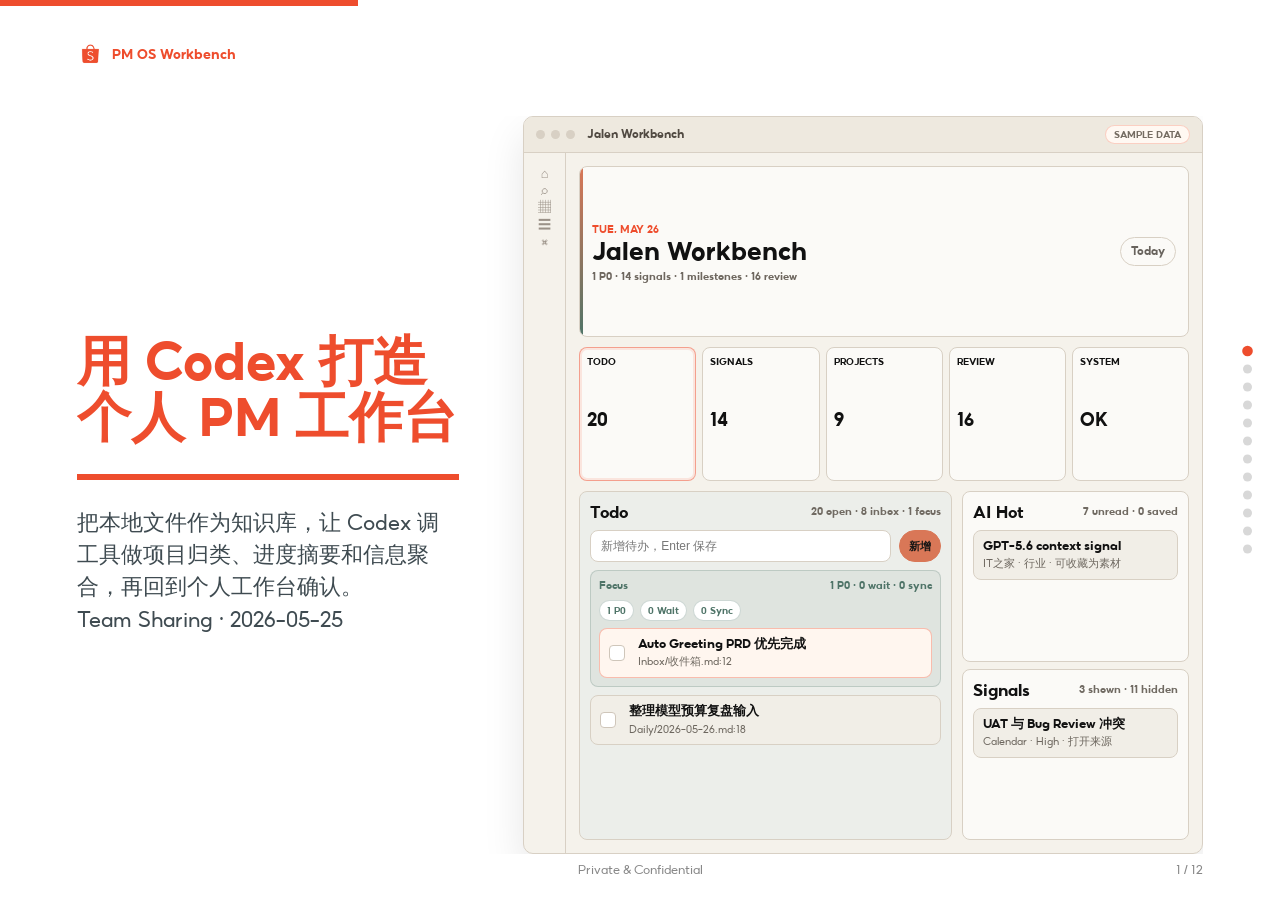
==== pm-os-workbench-product-motion-example.html @ 342e7bbd "Add files via upload Add HTML slide making kit" ====
<!doctype html>
<html lang="zh-CN">
<head>
  <meta charset="utf-8" />
  <meta name="viewport" content="width=device-width, initial-scale=1" />
  <title>PM OS Workbench Team Share · 2026-05-25</title>
  <style>
    @font-face {
      font-family: "ShopeeFont";
      src: url("assets/shopee-design/typography/ShopeeFont/OpenType-TT/ShopeeFont-Regular.ttf") format("truetype");
      font-weight: 400;
      font-style: normal;
      font-display: swap;
    }

    @font-face {
      font-family: "ShopeeFont";
      src: url("assets/shopee-design/typography/ShopeeFont/OpenType-TT/ShopeeFont-Bold.ttf") format("truetype");
      font-weight: 800;
      font-style: normal;
      font-display: swap;
    }

    :root {
      --orange: #ee4d2d;
      --orange-soft: #fff3ef;
      --ink: #111111;
      --muted: #626262;
      --faint: #888888;
      --line: #ded8d0;
      --paper: #ffffff;
      --panel: #fbfaf7;
      --panel-2: #f3f0ea;
      --green: #4f7468;
      --blue: #58798d;
      --purple: #7a6ea8;
      --warn: #b05d44;
      --shadow: 0 18px 42px rgba(22, 18, 12, 0.10);
      --ease: cubic-bezier(0.16, 1, 0.3, 1);
      --font: "ShopeeFont", Arial, "Noto Sans SC", sans-serif;
      font-family: var(--font);
    }

    * {
      box-sizing: border-box;
    }

    html,
    body {
      height: 100%;
      margin: 0;
      overflow: hidden;
      background: var(--paper);
      color: var(--ink);
      font-family: var(--font);
    }

    .deck {
      height: 100vh;
      height: 100dvh;
      overflow: hidden;
      position: relative;
      background: #fff;
    }

    .slide {
      position: absolute;
      inset: 0;
      display: none;
      height: 100vh;
      height: 100dvh;
      overflow: hidden;
      padding: clamp(28px, 4.2vh, 44px) clamp(42px, 6vw, 78px);
      background: var(--paper);
    }

    .slide.visible {
      display: block;
    }

    .slide::before {
      content: "";
      position: absolute;
      top: 0;
      left: 0;
      width: min(360px, 28vw);
      height: 6px;
      background: var(--orange);
    }

    .deck-brand {
      position: absolute;
      top: clamp(28px, 4.8vh, 44px);
      left: clamp(42px, 6vw, 78px);
      display: inline-grid;
      grid-template-columns: 26px auto;
      align-items: center;
      gap: 9px;
      color: var(--orange);
      font-size: clamp(12px, 1.1vw, 15px);
      font-weight: 800;
      z-index: 3;
    }

    .deck-brand::before {
      content: "";
      width: 24px;
      height: 24px;
      border-radius: 5px;
      background: url("assets/shopee-design/logo/shopee-bag-mark.png") center / contain no-repeat;
    }

    .slide-content {
      position: relative;
      z-index: 1;
      display: grid;
      gap: clamp(18px, 2.4vh, 26px);
      height: calc(100vh - clamp(138px, 18vh, 168px));
      height: calc(100dvh - clamp(138px, 18vh, 168px));
      margin-top: clamp(54px, 9vh, 78px);
      min-height: 0;
      overflow: hidden;
    }

    .slide-content:not(.cover-grid):not(.takeaway) {
      grid-template-rows: auto minmax(0, 1fr);
    }

    .slide-title {
      color: var(--orange);
      font-size: clamp(27px, 3vw, 42px);
      line-height: 1.14;
      margin: 0;
      max-width: 1120px;
      padding-bottom: clamp(10px, 1.3vh, 14px);
      border-bottom: 4px solid var(--orange);
      font-weight: 800;
    }

    .cover-grid {
      grid-template-columns: minmax(320px, 0.72fr) minmax(520px, 1.28fr);
      align-items: center;
      gap: clamp(30px, 5vw, 70px);
    }

    .cover-title {
      color: var(--orange);
      font-size: clamp(44px, 4.5vw, 54px);
      line-height: 1.05;
      margin: 0;
      max-width: 620px;
      font-weight: 800;
      text-wrap: balance;
    }

    .cover-rule {
      width: min(420px, 100%);
      height: 6px;
      margin: clamp(20px, 3vh, 30px) 0;
      background: var(--orange);
    }

    .cover-meta {
      color: #3f4b51;
      font-size: clamp(17px, 1.7vw, 22px);
      line-height: 1.48;
      margin: 0;
      max-width: 560px;
    }

    .footer {
      position: absolute;
      left: 50%;
      bottom: clamp(18px, 2.5vh, 26px);
      transform: translateX(-50%);
      color: var(--faint);
      font-size: clamp(11px, 1vw, 13px);
      z-index: 4;
    }

    .page-num {
      position: absolute;
      right: clamp(42px, 6vw, 78px);
      bottom: clamp(18px, 2.5vh, 26px);
      color: var(--faint);
      font-size: clamp(11px, 1vw, 13px);
      z-index: 4;
    }

    .dots {
      position: absolute;
      right: clamp(18px, 2.2vw, 28px);
      top: 50%;
      z-index: 8;
      display: grid;
      gap: 9px;
      transform: translateY(-50%);
    }

    .dot {
      width: 9px;
      height: 9px;
      border: 0;
      border-radius: 999px;
      background: #d8d8d8;
      cursor: pointer;
      padding: 0;
    }

    .dot.active {
      background: var(--orange);
      transform: scale(1.18);
    }

    .reveal {
      animation: reveal 520ms var(--ease) both;
    }

    .d1 { animation-delay: 70ms; }
    .d2 { animation-delay: 130ms; }
    .d3 { animation-delay: 190ms; }

    @keyframes reveal {
      from { opacity: 0; transform: translateY(12px); }
      to { opacity: 1; transform: translateY(0); }
    }

    .two-col,
    .method-grid,
    .artifact-grid,
    .qa-grid {
      display: grid;
      grid-template-columns: minmax(300px, 0.78fr) minmax(560px, 1.22fr);
      gap: clamp(18px, 2.5vw, 30px);
      height: 100%;
      min-height: 0;
      overflow: hidden;
    }

    .visual-left {
      grid-template-columns: minmax(560px, 1.24fr) minmax(300px, 0.76fr);
    }

    .three-col {
      display: grid;
      grid-template-columns: repeat(3, minmax(0, 1fr));
      gap: clamp(14px, 1.8vw, 22px);
      min-height: 0;
    }

    .stack {
      display: grid;
      gap: 13px;
      align-content: start;
      min-height: 0;
      overflow: hidden;
    }

    .card,
    .note-card,
    .metric-card {
      border: 1px solid var(--line);
      background: #fff;
      border-radius: 8px;
      padding: clamp(13px, 1.55vw, 18px);
      box-shadow: 0 10px 26px rgba(20, 14, 8, 0.045);
      min-width: 0;
    }

    .label {
      display: block;
      color: var(--orange);
      font-size: clamp(11px, 0.95vw, 14px);
      font-weight: 800;
      margin-bottom: 8px;
      text-transform: uppercase;
    }

    .card h3,
    .note-card h3 {
      margin: 0 0 8px;
      font-size: clamp(17px, 1.5vw, 22px);
      line-height: 1.18;
    }

    .card p,
    .note-card p,
    .card li {
      color: #464646;
      font-size: clamp(12px, 1.03vw, 15px);
      line-height: 1.45;
      margin: 0;
    }

    .method-board,
    .contract-board,
    .workflow-board {
      border: 1px solid var(--line);
      background:
        linear-gradient(135deg, rgba(238, 77, 45, 0.055), rgba(79, 116, 104, 0.055)),
        #fff;
      border-radius: 10px;
      box-shadow: var(--shadow);
      display: grid;
      gap: 14px;
      height: 100%;
      min-height: 0;
      overflow: hidden;
      padding: clamp(16px, 2vw, 22px);
    }

    .method-chain {
      display: grid;
      grid-template-columns: repeat(4, minmax(0, 1fr));
      gap: 10px;
    }

    .method-step {
      background: #fff;
      border: 1px solid var(--line);
      border-radius: 8px;
      display: grid;
      gap: 7px;
      min-height: 145px;
      padding: 12px;
    }

    .method-step b,
    .flow-row b {
      display: grid;
      place-items: center;
      width: 34px;
      height: 34px;
      border-radius: 4px;
      background: var(--orange);
      color: #fff;
      font-size: 15px;
      font-weight: 800;
    }

    .method-step strong {
      font-size: 17px;
      line-height: 1.18;
    }

    .method-step span {
      color: #5d5d5d;
      font-size: 12px;
      line-height: 1.4;
    }

    .arrow-text {
      color: var(--orange);
      font-size: clamp(22px, 2.4vw, 32px);
      font-weight: 800;
      text-align: center;
    }

    .method-output {
      display: grid;
      grid-template-columns: minmax(0, 1fr) auto;
      gap: 16px;
      align-items: center;
      border: 1px solid rgba(238, 77, 45, 0.26);
      background: #fff8f4;
      border-radius: 8px;
      padding: 15px;
    }

    .method-output strong {
      display: block;
      margin-bottom: 5px;
      font-size: clamp(18px, 1.55vw, 22px);
    }

    .method-output span {
      color: #555;
      font-size: 13px;
      line-height: 1.38;
    }

    .method-output code,
    .flow-row code,
    .tag {
      border: 1px solid rgba(238, 77, 45, 0.22);
      background: #fff;
      border-radius: 999px;
      color: var(--orange);
      font-size: 12px;
      font-weight: 800;
      padding: 6px 9px;
      white-space: nowrap;
    }

    .concept-layout {
      display: grid;
      grid-template-columns: minmax(660px, 1.48fr) minmax(260px, 0.52fr);
      gap: clamp(16px, 2.1vw, 24px);
      height: 100%;
      min-height: 0;
      overflow: hidden;
    }

    .concept-figure {
      position: relative;
      min-height: 0;
      overflow: hidden;
      border: 1px solid var(--line);
      border-radius: 10px;
      background:
        linear-gradient(135deg, rgba(238, 77, 45, 0.04), rgba(79, 116, 104, 0.05)),
        #fff;
      box-shadow: var(--shadow);
      padding: clamp(12px, 1.5vw, 18px);
    }

    .concept-figure img {
      width: 100%;
      height: 100%;
      object-fit: contain;
      display: block;
      border-radius: 8px;
    }

    .concept-callout {
      position: absolute;
      display: grid;
      grid-template-columns: 24px minmax(0, 1fr);
      align-items: center;
      gap: 8px;
      max-width: 198px;
      border: 1px solid rgba(238, 77, 45, 0.30);
      border-radius: 8px;
      background: rgba(255, 255, 255, 0.94);
      box-shadow: 0 12px 28px rgba(20, 14, 8, 0.10);
      padding: 7px 9px;
    }

    .concept-callout b {
      display: grid;
      place-items: center;
      width: 24px;
      height: 24px;
      border-radius: 4px;
      background: var(--orange);
      color: #fff;
      font-size: 12px;
    }

    .concept-callout strong {
      display: block;
      font-size: 12px;
      line-height: 1.1;
    }

    .concept-callout span {
      display: block;
      margin-top: 3px;
      color: #5a5a5a;
      font-size: 9px;
      line-height: 1.22;
    }

    .callout-source { left: 6%; bottom: 10%; }
    .callout-tools { left: 33%; top: 34%; }
    .callout-agent { left: 53%; bottom: 10%; }
    .callout-output { right: 6%; top: 33%; }

    .concept-side {
      display: grid;
      gap: 9px;
      align-content: stretch;
      min-height: 0;
      overflow: hidden;
    }

    .concept-side .flow-row {
      position: relative;
      grid-template-columns: 34px minmax(0, 1fr);
      min-height: 0;
      align-items: center;
      gap: 10px;
      padding: 9px 64px 9px 10px;
    }

    .concept-side .flow-row b {
      width: 30px;
      height: 30px;
      font-size: 13px;
    }

    .concept-side .flow-row strong {
      font-size: 14px;
      margin-bottom: 2px;
    }

    .concept-side .flow-row span {
      font-size: 11px;
      line-height: 1.28;
    }

    .concept-side .flow-row code {
      position: absolute;
      right: 10px;
      top: 50%;
      transform: translateY(-50%);
      min-width: 42px;
      padding: 5px 8px;
      text-align: center;
    }

    .concept-side .method-output {
      padding: 12px 13px;
    }

    .concept-side .method-output span {
      font-size: 12px;
    }

    .source-stack {
      display: grid;
      grid-template-columns: repeat(3, minmax(0, 1fr));
      gap: 12px;
    }

    .source-file {
      border: 1px solid var(--line);
      background: #fff;
      border-radius: 8px;
      display: grid;
      gap: 8px;
      min-height: 170px;
      padding: 14px;
    }

    .source-file b {
      color: var(--orange);
      font-size: 12px;
      text-transform: uppercase;
    }

    .source-file strong {
      font-size: clamp(17px, 1.45vw, 21px);
    }

    .source-file span,
    .source-file code {
      color: #5f5f5f;
      font-size: clamp(11px, 0.95vw, 14px);
      line-height: 1.36;
    }

    .source-file code {
      display: block;
      font-family: "SFMono-Regular", Consolas, monospace;
      white-space: pre-wrap;
    }

    .contract-grid {
      display: grid;
      grid-template-columns: repeat(4, minmax(0, 1fr));
      gap: 12px;
      align-content: center;
      height: 100%;
    }

    .contract-card {
      border: 1px solid var(--line);
      background: #fff;
      border-radius: 8px;
      display: grid;
      gap: 8px;
      min-height: 200px;
      padding: 15px;
    }

    .contract-card b {
      color: var(--orange);
      font-size: 26px;
      line-height: 1;
    }

    .contract-card strong {
      font-size: 20px;
      line-height: 1.15;
    }

    .contract-card span {
      color: #5b5b5b;
      font-size: 13px;
      line-height: 1.42;
    }

    .flow {
      display: grid;
      gap: 10px;
    }

    .flow-row {
      display: grid;
      grid-template-columns: 42px minmax(0, 1fr) auto;
      align-items: center;
      gap: 12px;
      border: 1px solid rgba(238, 77, 45, 0.22);
      background: #fff;
      border-radius: 8px;
      padding: 11px 12px;
    }

    .flow-row strong {
      display: block;
      margin-bottom: 3px;
      font-size: 16px;
      line-height: 1.18;
    }

    .flow-row span {
      color: #5d5d5d;
      display: block;
      font-size: 12px;
      line-height: 1.35;
    }

    .wb-frame {
      background: #f5f2eb;
      border: 1px solid #d8d0c4;
      border-radius: 10px;
      box-shadow: var(--shadow);
      height: 100%;
      min-height: 0;
      overflow: hidden;
    }

    .wb-topbar {
      display: grid;
      grid-template-columns: auto 1fr auto;
      align-items: center;
      gap: 12px;
      height: 36px;
      border-bottom: 1px solid #d8d0c4;
      background: #eee9df;
      color: #514a42;
      font-size: 12px;
      font-weight: 800;
      padding: 0 12px;
    }

    .traffic {
      display: flex;
      gap: 6px;
    }

    .traffic i {
      width: 9px;
      height: 9px;
      border-radius: 999px;
      background: #d8d0c4;
    }

    .sample-badge {
      justify-self: end;
      border: 1px solid rgba(238, 77, 45, 0.24);
      background: #fff8f2;
      border-radius: 999px;
      color: #756c62;
      font-size: 10px;
      padding: 3px 8px;
      text-transform: uppercase;
    }

    .wb-body {
      display: grid;
      grid-template-columns: 42px minmax(0, 1fr);
      height: calc(100% - 36px);
      min-height: 0;
    }

    .wb-sidebar {
      display: grid;
      align-content: start;
      gap: 11px;
      padding: 13px 9px;
      border-right: 1px solid #d8d0c4;
      color: #9b9288;
      font-size: 13px;
      text-align: center;
    }

    .wb-canvas {
      padding: 13px;
      min-height: 0;
      overflow: hidden;
    }

    .jw-shell-shot {
      display: grid;
      gap: 10px;
      height: 100%;
      min-height: 0;
    }

    .jw-header-shot,
    .jw-panel-shot,
    .jw-card-shot {
      border: 1px solid #d8d0c4;
      background: #fbfaf7;
      border-radius: 8px;
    }

    .jw-header-shot {
      display: grid;
      grid-template-columns: minmax(0, 1fr) auto;
      align-items: center;
      gap: 10px;
      padding: 10px 12px;
      position: relative;
      overflow: hidden;
    }

    .jw-header-shot::before {
      content: "";
      position: absolute;
      inset: 0 auto 0 0;
      width: 3px;
      background: linear-gradient(180deg, #d97757, #4f7468);
    }

    .jw-eyebrow-shot {
      color: var(--orange);
      font-size: 11px;
      font-weight: 800;
      text-transform: uppercase;
    }

    .jw-header-shot h2 {
      font-size: clamp(19px, 2vw, 27px);
      line-height: 1;
      margin: 2px 0 0;
    }

    .jw-header-shot p {
      color: #6e675f;
      font-size: 11px;
      font-weight: 700;
      margin: 5px 0 0;
    }

    .jw-status-shot {
      border: 1px solid #d8d0c4;
      border-radius: 999px;
      color: #68635d;
      font-size: 12px;
      font-weight: 800;
      padding: 6px 10px;
      white-space: nowrap;
    }

    .jw-tabs-shot {
      display: grid;
      grid-template-columns: repeat(5, minmax(0, 1fr));
      gap: 6px;
    }

    .jw-tab-shot {
      display: grid;
      gap: 3px;
      min-height: 50px;
      border: 1px solid #d8d0c4;
      background: #fbfaf7;
      border-radius: 8px;
      padding: 8px 7px;
    }

    .jw-tab-shot.active {
      border-color: rgba(238, 77, 45, 0.52);
      box-shadow: inset 0 0 0 2px rgba(238, 77, 45, 0.12);
    }

    .jw-tab-shot span {
      font-size: 10px;
      font-weight: 900;
      text-transform: uppercase;
    }

    .jw-tab-shot strong {
      font-size: 19px;
      line-height: 1;
    }

    .jw-dashboard-shot {
      display: grid;
      grid-template-columns: minmax(0, 1.35fr) minmax(0, 0.82fr);
      gap: 10px;
      min-height: 0;
      overflow: hidden;
    }

    .jw-two-shot {
      display: grid;
      grid-template-columns: repeat(2, minmax(0, 1fr));
      gap: 10px;
      min-height: 0;
      overflow: hidden;
    }

    .jw-panel-shot {
      display: grid;
      align-content: start;
      gap: 8px;
      min-height: 0;
      overflow: hidden;
      padding: 10px;
    }

    .jw-panel-shot.primary {
      background: color-mix(in srgb, #fbfaf7 91%, var(--green));
    }

    .jw-panel-head-shot {
      display: flex;
      justify-content: space-between;
      gap: 10px;
      align-items: center;
    }

    .jw-panel-head-shot h3 {
      font-size: 17px;
      margin: 0;
    }

    .jw-panel-head-shot span {
      color: #706a62;
      font-size: 11px;
      font-weight: 800;
    }

    .jw-input-shot {
      display: grid;
      grid-template-columns: minmax(0, 1fr) auto;
      gap: 8px;
    }

    .jw-input-shot input {
      border: 1px solid #d8d0c4;
      background: #fff;
      border-radius: 8px;
      color: #777;
      font-size: 12px;
      min-height: 32px;
      padding: 7px 10px;
    }

    .jw-pill,
    .jw-input-shot button {
      display: inline-flex;
      justify-content: center;
      align-items: center;
      min-height: 28px;
      border: 1px solid #d8d0c4;
      background: #fff;
      border-radius: 999px;
      color: #111;
      font-size: 11px;
      font-weight: 900;
      padding: 5px 9px;
      white-space: nowrap;
    }

    .jw-pill.primary,
    .jw-input-shot button {
      background: #d97757;
      border-color: #d97757;
      color: #181716;
    }

    .jw-actions-shot {
      display: flex;
      flex-wrap: wrap;
      gap: 6px;
    }

    .jw-list-shot {
      display: grid;
      gap: 6px;
      min-height: 0;
    }

    .jw-task-shot,
    .jw-row-shot,
    .jw-intel-shot,
    .jw-project-shot,
    .jw-signal-shot,
    .jw-brief-shot {
      border: 1px solid #d8d0c4;
      background: #f1eee7;
      border-radius: 8px;
      min-width: 0;
      padding: 8px 9px;
    }

    .jw-task-shot {
      display: grid;
      grid-template-columns: 20px minmax(0, 1fr);
      gap: 9px;
      align-items: center;
    }

    .jw-task-shot[data-urgent="true"] {
      border-color: rgba(238, 77, 45, 0.34);
      background: #fff6ef;
    }

    .check {
      width: 16px;
      height: 16px;
      border: 1px solid #cfc6ba;
      border-radius: 4px;
      background: #fff;
    }

    .jw-task-shot strong,
    .jw-row-shot strong,
    .jw-intel-shot strong,
    .jw-project-shot strong,
    .jw-signal-shot strong,
    .jw-brief-shot strong {
      display: block;
      font-size: 12.5px;
      line-height: 1.22;
      overflow-wrap: anywhere;
    }

    .jw-task-shot em,
    .jw-row-shot span,
    .jw-intel-shot span,
    .jw-project-shot span,
    .jw-signal-shot span,
    .jw-brief-shot span,
    .jw-brief-shot p {
      color: #6d675f;
      display: block;
      font-size: 10.5px;
      font-style: normal;
      line-height: 1.32;
      margin: 3px 0 0;
    }

    .focus-inline-shot {
      border: 1px solid rgba(79, 116, 104, 0.24);
      background: rgba(79, 116, 104, 0.08);
      border-radius: 8px;
      display: grid;
      gap: 7px;
      padding: 8px;
    }

    .focus-head-shot {
      display: flex;
      justify-content: space-between;
      gap: 8px;
      align-items: center;
      color: #4f7468;
      font-size: 11px;
      font-weight: 900;
    }

    .focus-chips-shot {
      display: flex;
      gap: 6px;
      flex-wrap: wrap;
    }

    .focus-chips-shot span {
      border: 1px solid rgba(79, 116, 104, 0.28);
      background: #fff;
      border-radius: 999px;
      color: #4f7468;
      font-size: 10px;
      font-weight: 900;
      padding: 4px 7px;
    }

    .rail-stack-shot {
      display: grid;
      gap: 7px;
      min-height: 0;
      overflow: hidden;
    }

    .tag-row {
      display: flex;
      flex-wrap: wrap;
      gap: 5px;
      margin-top: 5px;
    }

    .tag-row i {
      border: 1px solid rgba(79, 116, 104, 0.28);
      border-radius: 999px;
      color: #4f7468;
      font-size: 9px;
      font-style: normal;
      font-weight: 900;
      padding: 3px 5px;
      text-transform: uppercase;
    }

    .tag-row i.hot {
      border-color: rgba(238, 77, 45, 0.34);
      color: var(--orange);
    }

    .project-view .jw-dashboard-shot,
    .signals-view .jw-dashboard-shot,
    .review-view .jw-dashboard-shot,
    .system-view .jw-dashboard-shot {
      display: block;
    }

    .project-list {
      display: grid;
      gap: 7px;
      max-height: min(330px, 35vh);
      overflow: hidden;
    }

    .jw-project-shot {
      display: grid;
      gap: 6px;
    }

    .project-top-shot {
      display: grid;
      grid-template-columns: 74px minmax(0, 1fr);
      gap: 8px;
      align-items: center;
    }

    .project-status-shot {
      border: 1px solid rgba(238, 77, 45, 0.28);
      border-radius: 999px;
      color: var(--orange);
      font-size: 10px;
      font-weight: 900;
      padding: 4px 6px;
      text-align: center;
      text-transform: uppercase;
    }

    .project-foot-shot {
      display: grid;
      grid-template-columns: repeat(2, minmax(0, 1fr));
      gap: 6px;
    }

    .signal-grid-shot {
      display: grid;
      grid-template-columns: minmax(0, 0.88fr) minmax(0, 1.12fr);
      gap: 10px;
      min-height: 0;
      overflow: hidden;
    }

    .brief-stack-shot {
      display: grid;
      gap: 7px;
      min-height: 0;
      overflow: hidden;
    }

    .skill-grid-shot,
    .report-grid-shot {
      display: grid;
      grid-template-columns: repeat(2, minmax(0, 1fr));
      gap: 9px;
    }

    .skill-card-shot {
      border: 1px solid #d8d0c4;
      background: #f1eee7;
      border-radius: 8px;
      display: grid;
      gap: 6px;
      min-height: 96px;
      padding: 9px;
    }

    .skill-card-shot h4 {
      font-size: 15px;
      margin: 0;
    }

    .skill-card-shot p,
    .skill-card-shot em {
      color: #514d47;
      font-size: 10.5px;
      line-height: 1.32;
      margin: 0;
    }

    .project-modal-shot {
      border: 1px solid rgba(238, 77, 45, 0.28);
      background: rgba(255, 255, 255, 0.96);
      border-radius: 8px;
      display: grid;
      gap: 8px;
      padding: 10px;
    }

    .project-modal-row-shot {
      display: grid;
      grid-template-columns: 78px minmax(0, 1fr);
      align-items: center;
      gap: 8px;
      color: #5c554d;
      font-size: 11px;
    }

    .project-modal-row-shot span:last-child {
      border: 1px solid #d8d0c4;
      background: #f5f2eb;
      border-radius: 6px;
      color: #2f2b25;
      overflow: hidden;
      padding: 5px 7px;
      text-overflow: ellipsis;
      white-space: nowrap;
    }

    .pdm-demo {
      position: relative;
      border: 1px solid #d8d0c4;
      border-radius: 10px;
      background: #f5f2eb;
      box-shadow: var(--shadow);
      overflow: hidden;
      height: 100%;
      min-height: 0;
    }

    .pdm-stage {
      position: absolute;
      inset: 0;
      padding: 12px;
      transform-origin: center;
      animation: pdmBase 9s cubic-bezier(0.76, 0, 0.24, 1) infinite both;
    }

    .pdm-dim {
      position: absolute;
      inset: 0;
      z-index: 3;
      background: radial-gradient(circle at 36% 35%, rgba(255,255,255,0.02) 0, rgba(0,0,0,0) 28%, rgba(24,18,12,0.42) 72%);
      opacity: 0;
      animation: pdmDim 9s cubic-bezier(0.76, 0, 0.24, 1) infinite both;
      pointer-events: none;
    }

    .pdm-cursor {
      position: absolute;
      z-index: 7;
      width: 0;
      height: 0;
      border-left: 17px solid #102235;
      border-top: 12px solid transparent;
      border-bottom: 12px solid transparent;
      filter: drop-shadow(0 6px 8px rgba(0,0,0,0.28));
      transform: rotate(-18deg);
      animation: cursorSignal 9s cubic-bezier(0.76, 0, 0.24, 1) infinite both;
    }

    .project-motion .pdm-cursor {
      animation-name: cursorProject;
    }

    .pdm-click {
      position: absolute;
      z-index: 6;
      left: 72%;
      top: 67%;
      width: 40px;
      height: 40px;
      border: 3px solid rgba(217, 119, 87, 0.58);
      border-radius: 999px;
      opacity: 0;
      animation: clickPulse 9s var(--ease) infinite both;
    }

    .project-motion .pdm-click {
      left: 28%;
      top: 38%;
    }

    .pdm-lens {
      position: absolute;
      z-index: 5;
      left: 5%;
      right: 5%;
      bottom: 5%;
      min-height: 42%;
      border: 1px solid rgba(238, 77, 45, 0.28);
      border-radius: 10px;
      background: rgba(255, 255, 255, 0.94);
      box-shadow: 0 20px 48px rgba(32, 20, 12, 0.24);
      display: grid;
      gap: 9px;
      opacity: 0;
      padding: 12px;
      transform-origin: 72% 66%;
      animation: lensIn 9s cubic-bezier(0.76, 0, 0.24, 1) infinite both;
    }

    .project-motion .pdm-lens {
      transform-origin: 28% 38%;
    }

    .pdm-lens-head {
      display: flex;
      align-items: center;
      justify-content: space-between;
      gap: 12px;
    }

    .pdm-lens h3 {
      font-size: clamp(18px, 1.55vw, 23px);
      margin: 0;
    }

    .pdm-lens p {
      color: #3f3a34;
      font-size: 12px;
      line-height: 1.35;
      margin: 0;
    }

    .pdm-mini-code {
      display: grid;
      gap: 4px;
      border: 1px solid #d8d0c4;
      background: #f5f2eb;
      border-radius: 8px;
      color: #2f2b25;
      font-family: "SFMono-Regular", Consolas, monospace;
      font-size: 10px;
      padding: 8px;
    }

    .pdm-result-card {
      border: 1px solid rgba(79, 116, 104, 0.35);
      background: rgba(79, 116, 104, 0.1);
      border-radius: 8px;
      opacity: 0;
      padding: 9px 11px;
      transform: translateY(8px);
      animation: resultAppear 9s var(--ease) infinite both;
    }

    @keyframes pdmBase {
      0%, 20%, 100% { filter: blur(0) brightness(1); transform: scale(1); }
      32%, 78% { filter: blur(4px) brightness(0.72); transform: scale(1.03); }
      88% { filter: blur(0) brightness(1); transform: scale(1.01); }
    }

    @keyframes pdmDim {
      0%, 20%, 91%, 100% { opacity: 0; }
      32%, 79% { opacity: 1; }
    }

    @keyframes cursorSignal {
      0%, 12% { left: 20%; top: 22%; opacity: 0; }
      19% { opacity: 1; }
      30%, 37% { left: 73%; top: 68%; opacity: 1; }
      48%, 74% { left: 82%; top: 76%; opacity: 0.18; }
      84%, 100% { left: 88%; top: 78%; opacity: 0; }
    }

    @keyframes cursorProject {
      0%, 12% { left: 18%; top: 23%; opacity: 0; }
      19% { opacity: 1; }
      30%, 37% { left: 29%; top: 39%; opacity: 1; }
      48%, 74% { left: 70%; top: 68%; opacity: 0.18; }
      84%, 100% { left: 78%; top: 72%; opacity: 0; }
    }

    @keyframes clickPulse {
      0%, 27%, 38%, 100% { opacity: 0; transform: scale(0.45); }
      31% { opacity: 0.85; transform: scale(1); }
      35% { opacity: 0; transform: scale(1.45); }
    }

    @keyframes lensIn {
      0%, 24%, 91%, 100% { opacity: 0; transform: translateY(20px) scale(0.74); }
      37%, 79% { opacity: 1; transform: translateY(0) scale(1); }
      86% { opacity: 0; transform: translateY(12px) scale(0.94); }
    }

    @keyframes resultAppear {
      0%, 48%, 100% { opacity: 0; transform: translateY(8px); }
      57%, 78% { opacity: 1; transform: translateY(0); }
      86% { opacity: 0; transform: translateY(4px); }
    }

    .takeaway {
      display: grid;
      grid-template-columns: 0.86fr 1.14fr;
      gap: clamp(20px, 3vw, 40px);
      align-items: center;
      min-height: 0;
    }

    .takeaway h2 {
      color: var(--orange);
      font-size: clamp(42px, 5.2vw, 74px);
      line-height: 1.08;
      margin: 0;
    }

    @media (max-width: 920px), (max-height: 660px) {
      .slide {
        padding: 24px 32px;
      }

      .deck-brand {
        left: 32px;
        top: 28px;
      }

      .slide-content {
        height: calc(100dvh - 126px);
        margin-top: 50px;
      }

      .cover-grid,
      .two-col,
      .method-grid,
      .artifact-grid,
      .qa-grid,
      .takeaway,
      .visual-left {
        grid-template-columns: 1fr;
      }

      .three-col,
      .method-chain,
      .source-stack,
      .contract-grid {
        grid-template-columns: 1fr;
      }

      .wb-frame {
        min-height: 360px;
      }

      .dots {
        display: none;
      }
    }

    @media (prefers-reduced-motion: reduce) {
      *,
      *::before,
      *::after {
        animation-duration: 1ms !important;
        animation-iteration-count: 1 !important;
        scroll-behavior: auto !important;
      }

      .pdm-lens,
      .pdm-result-card,
      .pdm-dim {
        opacity: 1;
        transform: none;
      }

      .pdm-stage {
        filter: blur(3px) brightness(0.78);
      }
    }
  </style>
</head>
<body>
  <main class="deck" id="deck">
    <section class="slide visible" data-title="Cover">
      <div class="deck-brand">PM OS Workbench</div>
      <div class="slide-content cover-grid">
        <div class="reveal">
          <h1 class="cover-title">用 Codex 打造<br>个人 PM 工作台</h1>
          <div class="cover-rule"></div>
          <p class="cover-meta">把本地文件作为知识库，让 Codex 调工具做项目归类、进度摘要和信息聚合，再回到个人工作台确认。</p>
          <p class="cover-meta">Team Sharing · 2026-05-25</p>
        </div>
        <div class="wb-frame reveal d2">
          <div class="wb-topbar"><span class="traffic"><i></i><i></i><i></i></span><span>Jalen Workbench</span><span class="sample-badge">Sample data</span></div>
          <div class="wb-body">
            <div class="wb-sidebar">⌂<br>⌕<br>▦<br>☰<br>⌘</div>
            <div class="wb-canvas">
              <div class="jw-shell-shot">
                <div class="jw-header-shot">
                  <div><span class="jw-eyebrow-shot">Tue, May 26</span><h2>Jalen Workbench</h2><p>1 P0 · 14 signals · 1 milestones · 16 review</p></div>
                  <div class="jw-status-shot">Today</div>
                </div>
                <div class="jw-tabs-shot">
                  <div class="jw-tab-shot active"><span>Todo</span><strong>20</strong></div>
                  <div class="jw-tab-shot"><span>Signals</span><strong>14</strong></div>
                  <div class="jw-tab-shot"><span>Projects</span><strong>9</strong></div>
                  <div class="jw-tab-shot"><span>Review</span><strong>16</strong></div>
                  <div class="jw-tab-shot"><span>System</span><strong>OK</strong></div>
                </div>
                <div class="jw-dashboard-shot">
                  <div class="jw-panel-shot primary">
                    <div class="jw-panel-head-shot"><h3>Todo</h3><span>20 open · 8 inbox · 1 focus</span></div>
                    <div class="jw-input-shot"><input value="新增待办，Enter 保存" aria-label="mock input"><button>新增</button></div>
                    <div class="focus-inline-shot">
                      <div class="focus-head-shot"><strong>Focus</strong><span>1 P0 · 0 wait · 0 sync</span></div>
                      <div class="focus-chips-shot"><span>1 P0</span><span>0 Wait</span><span>0 Sync</span></div>
                      <div class="jw-task-shot" data-urgent="true"><span class="check"></span><span><strong>Auto Greeting PRD 优先完成</strong><em>Inbox/收件箱.md:12</em></span></div>
                    </div>
                    <div class="jw-task-shot"><span class="check"></span><span><strong>整理模型预算复盘输入</strong><em>Daily/2026-05-26.md:18</em></span></div>
                  </div>
                  <div class="rail-stack-shot">
                    <div class="jw-panel-shot"><div class="jw-panel-head-shot"><h3>AI Hot</h3><span>7 unread · 0 saved</span></div><div class="jw-intel-shot"><strong>GPT-5.6 context signal</strong><span>IT之家 · 行业 · 可收藏为素材</span></div></div>
                    <div class="jw-panel-shot"><div class="jw-panel-head-shot"><h3>Signals</h3><span>3 shown · 11 hidden</span></div><div class="jw-signal-shot"><strong>UAT 与 Bug Review 冲突</strong><span>Calendar · High · 打开来源</span></div></div>
                  </div>
                </div>
              </div>
            </div>
          </div>
        </div>
      </div>
      <div class="footer">Private & Confidential</div>
      <div class="page-num">1 / 12</div>
    </section>

    <section class="slide" data-title="Source">
      <div class="deck-brand">PM OS Workbench</div>
      <div class="slide-content">
        <h2 class="slide-title reveal">第一层是 AI 可读的本地事实源</h2>
        <div class="method-grid reveal d1">
          <div class="stack">
            <div class="card"><span class="label">Obsidian</span><h3>Markdown 文件管理器</h3><p>日记、Inbox、项目卡、报告和 Skill 都是普通文件，目录结构就是 Agent 的工作上下文。</p></div>
            <div class="card"><span class="label">Source shape</span><h3>文件承担不同职责</h3><p>临时输入、项目事实、AI 输出和候选内容分开放，Codex 可以搜、读、写、看 diff。</p></div>
            <div class="card"><span class="label">PM control</span><h3>事实源由人维护</h3><p>AI 写候选和报告，项目事实经过确认后进入项目卡。</p></div>
          </div>
          <div class="method-board">
            <div class="source-stack">
              <div class="source-file"><b>Source</b><strong>Daily / Inbox / Logs</strong><span>原始记录、临时捕获、沟通线索。</span><code>- [ ] #task follow owner
meeting note: UAT risk</code></div>
              <div class="source-file"><b>Fact</b><strong>Projects/Active</strong><span>项目状态、进展、风险和 timeline。</span><code>status: prd
progress: sample ready
next: align owner</code></div>
              <div class="source-file"><b>Generated</b><strong>Reports / Candidates</strong><span>AI、脚本和 connector 生成的可确认输出。</span><code>brief -> candidate
review -> human confirm</code></div>
            </div>
            <div class="method-output"><div><strong>文件夹就是 AI 的数据库</strong><span>Codex 按路径读取：Inbox 是输入，Projects 是项目事实，Reports 是输出和候选。</span></div><code>source map</code></div>
          </div>
        </div>
      </div>
      <div class="footer">Private & Confidential</div>
      <div class="page-num">2 / 12</div>
    </section>

    <section class="slide" data-title="Tools">
      <div class="deck-brand">PM OS Workbench</div>
      <div class="slide-content">
        <h2 class="slide-title reveal">第二层工具：MCP、CLI、Skill 让 Codex 能行动</h2>
        <div class="concept-layout reveal d1">
          <figure class="concept-figure">
            <img src="slide-2026-05-25-ai-workflow-concept.png" alt="AI workflow concept illustration">
            <div class="concept-callout callout-source"><b>1</b><div><strong>本地事实源</strong><span>Markdown vault / project cards / reports</span></div></div>
            <div class="concept-callout callout-tools"><b>2</b><div><strong>工具入口</strong><span>MCP / CLI / Skill</span></div></div>
            <div class="concept-callout callout-agent"><b>3</b><div><strong>Codex Agent</strong><span>读上下文，生成候选</span></div></div>
            <div class="concept-callout callout-output"><b>4</b><div><strong>Workbench</strong><span>日常确认入口</span></div></div>
          </figure>
          <div class="concept-side">
            <div class="flow-row"><b>1</b><div><strong>Obsidian</strong><span>把文件存好，像本地数据库一样给 AI 读取。</span></div><code>src</code></div>
            <div class="flow-row"><b>2</b><div><strong>MCP / CLI / Skill</strong><span>MCP 读外部系统，CLI 跑脚本，Skill 写清怎么跑。</span></div><code>tool</code></div>
            <div class="flow-row"><b>3</b><div><strong>Codex Agent</strong><span>做项目归类、进度摘要、日程和邮件 brief。</span></div><code>agent</code></div>
            <div class="flow-row"><b>4</b><div><strong>Workbench</strong><span>候选、报告和动作结果进入日常确认面。</span></div><code>ui</code></div>
            <div class="method-output"><div><strong>工具链让 Codex 可执行</strong><span>资料、工具、Agent、工作台四段连起来，个人流程就能变成可复跑动作。</span></div><code>chain</code></div>
          </div>
        </div>
      </div>
      <div class="footer">Private & Confidential</div>
      <div class="page-num">3 / 12</div>
    </section>

    <section class="slide" data-title="Contract">
      <div class="deck-brand">PM OS Workbench</div>
      <div class="slide-content">
        <h2 class="slide-title reveal">每个 AI 动作都要说清：读什么、跑什么、写哪里</h2>
        <div class="contract-board reveal d1">
          <div class="contract-grid">
            <div class="contract-card"><b>1</b><strong>Input</strong><span>Markdown 文件、connector brief、网页 feed、项目卡和候选文件。</span></div>
            <div class="contract-card"><b>2</b><strong>Run</strong><span>Codex skill、MCP brief、`vault.mjs` 命令或本地 command 文件。</span></div>
            <div class="contract-card"><b>3</b><strong>Output</strong><span>Calendar Brief、Email Brief、AI HOT digest、项目候选、任务归属候选。</span></div>
            <div class="contract-card"><b>4</b><strong>Confirm</strong><span>PM 打开候选或 modal，确认后写回项目事实源。</span></div>
          </div>
          <div class="method-output"><div><strong>Workbench 把动作入口和结果放到前台</strong><span>每个按钮都知道读什么、跑什么、写到哪里，PM 只确认结果。</span></div><code>action path</code></div>
        </div>
      </div>
      <div class="footer">Private & Confidential</div>
      <div class="page-num">4 / 12</div>
    </section>

    <section class="slide" data-title="Workbench">
      <div class="deck-brand">PM OS Workbench</div>
      <div class="slide-content">
        <h2 class="slide-title reveal">Codex 把作业链收束成 Workbench 操作面</h2>
        <div class="artifact-grid visual-left reveal d1">
          <div class="wb-frame">
            <div class="wb-topbar"><span class="traffic"><i></i><i></i><i></i></span><span>Jalen Workbench</span><span class="sample-badge">Sample data</span></div>
            <div class="wb-body">
              <div class="wb-sidebar">⌂<br>⌕<br>▦<br>☰<br>⌘</div>
              <div class="wb-canvas">
                <div class="jw-shell-shot">
                  <div class="jw-header-shot"><div><span class="jw-eyebrow-shot">Tue, May 26</span><h2>Jalen Workbench</h2><p>1 P0 · 14 signals · 1 milestones · 16 review</p></div><div class="jw-status-shot">Today</div></div>
                  <div class="jw-tabs-shot">
                    <div class="jw-tab-shot active"><span>Todo</span><strong>20</strong></div>
                    <div class="jw-tab-shot"><span>Signals</span><strong>14</strong></div>
                    <div class="jw-tab-shot"><span>Projects</span><strong>9</strong></div>
                    <div class="jw-tab-shot"><span>Review</span><strong>16</strong></div>
                    <div class="jw-tab-shot"><span>System</span><strong>OK</strong></div>
                  </div>
                  <div class="jw-dashboard-shot">
                    <div class="jw-panel-shot primary">
                      <div class="jw-panel-head-shot"><h3>Todo</h3><span>20 open · 8 inbox · 1 focus</span></div>
                      <div class="jw-input-shot"><input value="新增待办，Enter 保存"><button>新增</button></div>
                      <div class="focus-inline-shot"><div class="focus-head-shot"><strong>Focus</strong><span>1 P0 · 0 wait · 0 sync</span></div><div class="focus-chips-shot"><span>1 P0</span><span>0 Wait</span><span>0 Sync</span></div><div class="jw-task-shot" data-urgent="true"><span class="check"></span><span><strong>Auto Greeting PRD 优先完成</strong><em>Inbox/收件箱.md:12</em></span></div></div>
                      <div class="jw-task-shot"><span class="check"></span><span><strong>确认日程冲突取舍</strong><em>Reports/Calendar Brief.md</em></span></div>
                    </div>
                    <div class="rail-stack-shot">
                      <div class="jw-panel-shot"><div class="jw-panel-head-shot"><h3>AI Hot</h3><span>7 unread · 0 saved</span></div><div class="jw-intel-shot"><strong>Grok Build Beta</strong><span>X · 产品 · 收藏为素材</span></div></div>
                      <div class="jw-panel-shot"><div class="jw-panel-head-shot"><h3>Signals</h3><span>3 shown · 11 hidden</span></div><div class="jw-signal-shot"><strong>UAT 与 review 冲突</strong><span>Calendar · high</span></div></div>
                    </div>
                  </div>
                </div>
              </div>
            </div>
          </div>
          <div class="stack">
            <div class="card"><span class="label">Entry</span><h3>五个入口承接五类确认</h3><p>Todo 处理输入，Signals 看外部变化，Projects 校正事实，Review 看候选，System 跑工具。</p></div>
            <div class="card"><span class="label">Header</span><h3>顶部展示当前工作状态</h3><p>Header 直接显示 P0、signals、milestones 和 review 数量，帮助决定先处理什么。</p></div>
            <div class="card"><span class="label">Local output</span><h3>结果回到本地文件</h3><p>所有动作最终指向 Inbox、Projects、Reports 或候选文件，方便复查和继续加工。</p></div>
          </div>
        </div>
      </div>
      <div class="footer">Private & Confidential</div>
      <div class="page-num">5 / 12</div>
    </section>

    <section class="slide" data-title="Today">
      <div class="deck-brand">PM OS Workbench</div>
      <div class="slide-content">
        <h2 class="slide-title reveal">Today 把输入、焦点和信号放在同一个决策面</h2>
        <div class="two-col visual-left reveal d1">
          <div class="wb-frame">
            <div class="wb-topbar"><span class="traffic"><i></i><i></i><i></i></span><span>Jalen Workbench</span><span class="sample-badge">Sample data</span></div>
            <div class="wb-body">
              <div class="wb-sidebar">⌂<br>⌕<br>▦<br>☰<br>⌘</div>
              <div class="wb-canvas">
                <div class="jw-shell-shot">
                  <div class="jw-header-shot"><div><span class="jw-eyebrow-shot">Tue, May 26</span><h2>Jalen Workbench</h2><p>1 P0 · 14 signals · 1 milestones · 16 review</p></div><div class="jw-status-shot">Today</div></div>
                  <div class="jw-tabs-shot"><div class="jw-tab-shot active"><span>Todo</span><strong>20</strong></div><div class="jw-tab-shot"><span>Signals</span><strong>14</strong></div><div class="jw-tab-shot"><span>Projects</span><strong>9</strong></div><div class="jw-tab-shot"><span>Review</span><strong>16</strong></div><div class="jw-tab-shot"><span>System</span><strong>OK</strong></div></div>
                  <div class="jw-dashboard-shot">
                    <div class="jw-panel-shot primary">
                      <div class="jw-panel-head-shot"><h3>Todo</h3><span>20 open · 8 inbox · 1 focus</span></div>
                      <div class="jw-input-shot"><input value="新增待办，Enter 保存"><button>新增</button></div>
                      <div class="focus-inline-shot"><div class="focus-head-shot"><strong>Focus</strong><span>1 P0 · 0 wait · 0 sync</span></div><div class="focus-chips-shot"><span>1 P0</span><span>0 Wait</span><span>0 Sync</span></div><div class="jw-task-shot" data-urgent="true"><span class="check"></span><span><strong>Auto Greeting PRD 优先完成</strong><em>Inbox/收件箱.md:12</em></span></div></div>
                      <div class="jw-list-shot"><div class="jw-task-shot"><span class="check"></span><span><strong>整理项目进度摘要</strong><em>Reports/项目进度摘要.md</em></span></div></div>
                    </div>
                    <div class="rail-stack-shot">
                      <div class="jw-panel-shot"><div class="jw-panel-head-shot"><h3>AI Hot</h3><span>7 unread · 0 saved</span></div><div class="jw-intel-shot"><strong>OpenAI context signal</strong><span>摘要 · 收藏 · 原文</span><div class="jw-actions-shot"><span class="jw-pill">已读</span><span class="jw-pill primary">收藏</span></div></div></div>
                      <div class="jw-panel-shot"><div class="jw-panel-head-shot"><h3>Signals</h3><span>3 shown · 11 hidden</span></div><div class="jw-signal-shot"><strong>今天 11:30 日程冲突</strong><span>Calendar · High</span></div></div>
                    </div>
                  </div>
                </div>
              </div>
            </div>
          </div>
          <div class="flow">
            <div class="flow-row"><b>1</b><div><strong>新增待办写入本地文件</strong><span>在 Workbench 输入一句话，自动变成 Markdown 任务，后续可归类。</span></div><code>capture</code></div>
            <div class="flow-row"><b>2</b><div><strong>从代办中抽出 Focus</strong><span>把 P0、等待别人、需要同步的任务抽出来，先看真正要处理的事。</span></div><code>focus</code></div>
            <div class="flow-row"><b>3</b><div><strong>邮件、日程、AI 动态放在右侧</strong><span>摘要未读邮件和当天日程；AI Hot 同步最新 AI 动态。</span></div><code>decide</code></div>
          </div>
        </div>
      </div>
      <div class="footer">Private & Confidential</div>
      <div class="page-num">6 / 12</div>
    </section>

    <section class="slide" data-title="Signals">
      <div class="deck-brand">PM OS Workbench</div>
      <div class="slide-content">
        <h2 class="slide-title reveal">Signals 把外部变化压缩成本地响应队列</h2>
        <div class="two-col visual-first reveal d1">
          <div class="flow">
            <div class="flow-row"><b>1</b><div><strong>Calendar / Email</strong><span>Codex brief 提取冲突、need reply、sign-off 和证据链接。</span></div><code>brief</code></div>
            <div class="flow-row"><b>2</b><div><strong>AI Hot</strong><span>把常看的 AI 进展页面接进 Workbench，直接读摘要，感兴趣的收藏到 Obsidian。</span></div><code>digest</code></div>
            <div class="flow-row"><b>3</b><div><strong>Milestones / Jira</strong><span>项目 timeline 和 Jira 只读异常进入同一个排序队列。</span></div><code>signal</code></div>
          </div>
          <figure class="pdm-demo signal-motion" data-start="0" data-duration="9" data-track-index="1">
            <div class="pdm-stage pdm-base">
              <div class="wb-frame">
                <div class="wb-topbar"><span class="traffic"><i></i><i></i><i></i></span><span>Jalen Workbench</span><span class="sample-badge">Sample data</span></div>
                <div class="wb-body">
                  <div class="wb-sidebar">⌂<br>⌕<br>▦<br>☰<br>⌘</div>
                  <div class="wb-canvas">
                    <div class="jw-shell-shot signals-view">
                      <div class="jw-header-shot"><div><span class="jw-eyebrow-shot">Tue, May 26</span><h2>Jalen Workbench</h2><p>1 P0 · 14 signals · 1 milestones · 16 review</p></div><div class="jw-status-shot">Signals</div></div>
                      <div class="jw-tabs-shot"><div class="jw-tab-shot"><span>Todo</span><strong>20</strong></div><div class="jw-tab-shot active"><span>Signals</span><strong>14</strong></div><div class="jw-tab-shot"><span>Projects</span><strong>9</strong></div><div class="jw-tab-shot"><span>Review</span><strong>16</strong></div><div class="jw-tab-shot"><span>System</span><strong>OK</strong></div></div>
                      <div class="signal-grid-shot">
                        <div class="jw-panel-shot"><div class="jw-panel-head-shot"><h3>Signals</h3><span>what changed outside Todo</span></div><div class="jw-signal-shot"><strong>今天 11:30 日程冲突</strong><span>Calendar · High · open source</span></div><div class="jw-signal-shot"><strong>Prompt Management UAT</strong><span>UAT · 2026-06-08 · 13 天后</span></div></div>
                        <div class="jw-panel-shot"><div class="jw-panel-head-shot"><h3>AI Hot</h3><span>7 unread · 0 saved</span></div><div class="jw-intel-shot"><strong>OpenAI GPT-5.6 context signal</strong><span>IT之家 · 行业 · 摘要已生成</span><div class="jw-actions-shot"><span class="jw-pill">已读</span><span class="jw-pill primary">收藏</span><span class="jw-pill">原文</span></div></div><div class="jw-intel-shot"><strong>Grok Build Beta</strong><span>X · 产品 · 摘要已生成</span></div></div>
                      </div>
                    </div>
                  </div>
                </div>
              </div>
            </div>
            <div class="pdm-dim"></div>
            <span class="pdm-cursor"></span>
            <span class="pdm-click"></span>
            <div class="pdm-lens">
              <div class="pdm-lens-head"><h3>收藏外部信号</h3><span class="jw-pill primary">收藏</span></div>
              <p>点击收藏后，Workbench 调用 `favoriteAiHot(item)`，把网页摘要写入本地素材文件。</p>
              <div class="pdm-mini-code"><span>input -> AI HOT digest item</span><span>handler -> favoriteAiHot(item)</span><span>output -> Reports/AI HOT 收藏.md</span></div>
              <div class="pdm-result-card"><strong>结果：</strong>收藏后的 AI 动态进入 Obsidian，后续项目复盘和判断可以继续读取。</div>
            </div>
          </figure>
        </div>
      </div>
      <div class="footer">Private & Confidential</div>
      <div class="page-num">7 / 12</div>
    </section>

    <section class="slide" data-title="Projects">
      <div class="deck-brand">PM OS Workbench</div>
      <div class="slide-content">
        <h2 class="slide-title reveal">Projects 把项目事实卡变成可校正对象</h2>
        <div class="two-col visual-left reveal d1">
          <figure class="pdm-demo project-motion" data-start="0" data-duration="9" data-track-index="2">
            <div class="pdm-stage pdm-base">
              <div class="wb-frame">
                <div class="wb-topbar"><span class="traffic"><i></i><i></i><i></i></span><span>Jalen Workbench</span><span class="sample-badge">Sample data</span></div>
                <div class="wb-body">
                  <div class="wb-sidebar">⌂<br>⌕<br>▦<br>☰<br>⌘</div>
                  <div class="wb-canvas">
                    <div class="jw-shell-shot project-view">
                      <div class="jw-header-shot"><div><span class="jw-eyebrow-shot">Tue, May 26</span><h2>Jalen Workbench</h2><p>1 P0 · 14 signals · 1 milestones · 16 review</p></div><div class="jw-status-shot">Projects</div></div>
                      <div class="jw-tabs-shot"><div class="jw-tab-shot"><span>Todo</span><strong>20</strong></div><div class="jw-tab-shot"><span>Signals</span><strong>14</strong></div><div class="jw-tab-shot active"><span>Projects</span><strong>9</strong></div><div class="jw-tab-shot"><span>Review</span><strong>16</strong></div><div class="jw-tab-shot"><span>System</span><strong>OK</strong></div></div>
                      <div class="jw-panel-shot">
                        <div class="jw-panel-head-shot"><h3>Projects</h3><span>active project control</span></div>
                        <div class="jw-actions-shot"><span class="jw-pill">矫正进度</span><span class="jw-pill primary">状态/归档</span><span class="jw-pill">归档文档</span><span class="jw-pill">时间线提醒</span><span class="jw-pill">重复项目</span><span class="jw-pill">主题目录</span></div>
                        <div class="project-list">
                          <div class="jw-project-shot"><div class="project-top-shot"><span class="project-status-shot">prd</span><strong>Prompt Management</strong></div><span>agent workflow · prompt module</span><p>progress: PRD sample ready; timeline: UAT 2026-06-08</p><div class="project-foot-shot"><span>Next: align rollout</span><span>Risk: sign-off</span></div></div>
                          <div class="jw-project-shot"><div class="project-top-shot"><span class="project-status-shot">backlog</span><strong>Feedback Review Workflow</strong></div><span>AI product ops · routing</span><p>progress: sample pipeline ready</p><div class="project-foot-shot"><span>Next: compare labels</span><span>Risk: owner</span></div></div>
                        </div>
                      </div>
                    </div>
                  </div>
                </div>
              </div>
            </div>
            <div class="pdm-dim"></div>
            <span class="pdm-cursor"></span>
            <span class="pdm-click"></span>
            <div class="pdm-lens">
              <div class="pdm-lens-head"><h3>项目状态/归档</h3><span class="jw-pill primary">保存状态</span></div>
              <div class="project-modal-shot">
                <div class="project-modal-row-shot"><span>搜索项目</span><span>Prompt Management</span></div>
                <div class="project-modal-row-shot"><span>状态</span><span>uat</span></div>
                <div class="project-modal-row-shot"><span>后续动作</span><span>对齐 owner 和灰度风险</span></div>
              </div>
              <div class="pdm-mini-code"><span>button -> openStatusModal()</span><span>save -> scripts/vault.mjs project-status</span><span>output -> Projects/Active/*.md or Done/*.md</span></div>
              <div class="pdm-result-card"><strong>结果：</strong>项目卡通过本地命令更新；状态、next 和说明保持在事实源里。</div>
            </div>
          </figure>
          <div class="flow">
            <div class="flow-row"><b>1</b><div><strong>从 Jira 和周会同步读项目状态</strong><span>进展、风险、owner 和 timeline 先进入本地项目卡。</span></div><code>fact</code></div>
            <div class="flow-row"><b>2</b><div><strong>用按钮更新项目状态</strong><span>矫正进度、变更状态、归档文档、检查重复项目，结果写回项目卡。</span></div><code>command</code></div>
            <div class="flow-row"><b>3</b><div><strong>输出继续服务项目判断</strong><span>项目事实、归档候选和主题目录继续被 Codex 读取，用于复盘和下一步判断。</span></div><code>reuse</code></div>
          </div>
        </div>
      </div>
      <div class="footer">Private & Confidential</div>
      <div class="page-num">8 / 12</div>
    </section>

    <section class="slide" data-title="Review System">
      <div class="deck-brand">PM OS Workbench</div>
      <div class="slide-content">
        <h2 class="slide-title reveal">Review / System 把 Skill 和工具接到工作台</h2>
        <div class="two-col visual-left reveal d1">
          <div class="wb-frame">
            <div class="wb-topbar"><span class="traffic"><i></i><i></i><i></i></span><span>Jalen Workbench</span><span class="sample-badge">Sample data</span></div>
            <div class="wb-body">
              <div class="wb-sidebar">⌂<br>⌕<br>▦<br>☰<br>⌘</div>
              <div class="wb-canvas">
                <div class="jw-shell-shot review-view">
                  <div class="jw-header-shot"><div><span class="jw-eyebrow-shot">Tue, May 26</span><h2>Jalen Workbench</h2><p>1 P0 · 14 signals · 1 milestones · 16 review</p></div><div class="jw-status-shot">Review</div></div>
                  <div class="jw-tabs-shot"><div class="jw-tab-shot"><span>Todo</span><strong>20</strong></div><div class="jw-tab-shot"><span>Signals</span><strong>14</strong></div><div class="jw-tab-shot"><span>Projects</span><strong>9</strong></div><div class="jw-tab-shot active"><span>Review</span><strong>16</strong></div><div class="jw-tab-shot"><span>System</span><strong>OK</strong></div></div>
                  <div class="jw-two-shot">
                    <div class="jw-panel-shot"><div class="jw-panel-head-shot"><h3>Review</h3><span>task routing</span></div><div class="jw-row-shot"><strong>跟进项目状态归档候选</strong><span>Prompt Management · high · Inbox/收件箱.md</span></div><div class="jw-row-shot"><strong>整理模型预算复盘输入</strong><span>未归属 · medium · Daily/2026-05-26.md</span></div><div class="jw-actions-shot"><span class="jw-pill primary">归属候选</span><span class="jw-pill">沉淀候选</span><span class="jw-pill">打开候选</span></div></div>
                    <div class="jw-panel-shot"><div class="jw-panel-head-shot"><h3>System</h3><span>tools</span></div><div class="skill-grid-shot"><div class="skill-card-shot"><h4>Calendar Brief</h4><p>读取 Calendar connector，写本地报告。</p><em>Reports/Calendar Brief.md</em></div><div class="skill-card-shot"><h4>Task Routing</h4><p>读 Inbox / Daily，输出归属候选。</p><em>Projects/任务归属候选.md</em></div><div class="skill-card-shot"><h4>Project Review</h4><p>读项目卡，输出进度摘要。</p><em>Reports/Project Review.md</em></div></div></div>
                  </div>
                </div>
              </div>
            </div>
          </div>
          <div class="flow">
            <div class="flow-row"><b>1</b><div><strong>Review 看候选</strong><span>`classify-tasks` 和 `settle-tasks` 只输出候选，方便 PM 判断归属和沉淀。</span></div><code>candidate</code></div>
            <div class="flow-row"><b>2</b><div><strong>Skill 绑定具体工具</strong><span>每个 Skill 写清输入文件、调用哪个命令或 connector、输出到哪里。</span></div><code>bind</code></div>
            <div class="flow-row"><b>3</b><div><strong>从按钮跑到结果</strong><span>Workbench 触发入口；Skill 调 MCP/CLI，Reports 保存结果和错误信息。</span></div><code>operate</code></div>
          </div>
        </div>
      </div>
      <div class="footer">Private & Confidential</div>
      <div class="page-num">9 / 12</div>
    </section>

    <section class="slide" data-title="Action Map">
      <div class="deck-brand">PM OS Workbench</div>
      <div class="slide-content">
        <h2 class="slide-title reveal">Workbench 按钮把 source、tool 和 output 串起来</h2>
        <div class="qa-grid reveal d1">
          <div class="stack">
            <div class="card"><span class="label">Source</span><h3>按钮先明确读什么</h3><p>任务、日程、邮件、AI Hot、项目卡都对应前面定义好的资料源。</p></div>
            <div class="card"><span class="label">Tool</span><h3>再明确调用什么</h3><p>MCP 读外部系统，CLI 跑本地脚本，Skill 记录执行口径。</p></div>
            <div class="card"><span class="label">Output</span><h3>最后明确写哪里</h3><p>输出回到 Reports、Candidates 或 Projects，PM 决定是否写回事实源。</p></div>
          </div>
          <div class="contract-board">
            <div class="flow">
              <div class="flow-row"><b>1</b><div><strong>Source</strong><span>从 Inbox、Calendar、Email、AI Hot、Jira 或项目卡读取上下文。</span></div><code>read</code></div>
              <div class="flow-row"><b>2</b><div><strong>Tool</strong><span>用 MCP、CLI 或 Skill 执行摘要、归类、检查、更新。</span></div><code>run</code></div>
              <div class="flow-row"><b>3</b><div><strong>Agent</strong><span>Codex 根据资料和规则生成候选结果。</span></div><code>draft</code></div>
              <div class="flow-row"><b>4</b><div><strong>Output</strong><span>结果写到 Reports、Candidates 或 Projects。</span></div><code>write</code></div>
              <div class="flow-row"><b>5</b><div><strong>Confirm</strong><span>PM 在 Workbench 判断是否采纳或继续处理。</span></div><code>decide</code></div>
            </div>
          </div>
        </div>
      </div>
      <div class="footer">Private & Confidential</div>
      <div class="page-num">10 / 12</div>
    </section>

    <section class="slide" data-title="Reuse">
      <div class="deck-brand">PM OS Workbench</div>
      <div class="slide-content">
        <h2 class="slide-title reveal">这套 Codex 作业链可以复制到每个人自己的 PM 工具</h2>
        <div class="method-board reveal d1">
          <div class="method-chain">
            <div class="method-step"><b>1</b><strong>定义资料源</strong><span>哪些内容放 Markdown，哪些来自 MCP，哪些留在外部系统。</span></div>
            <div class="method-step"><b>2</b><strong>定义动作</strong><span>哪些用 Codex skill，哪些用本地 CLI，哪些需要人工确认。</span></div>
            <div class="method-step"><b>3</b><strong>定义输出</strong><span>报告、候选、项目卡和素材库各自保存什么。</span></div>
            <div class="method-step"><b>4</b><strong>定义入口</strong><span>把高频确认动作放到每天会打开的界面。</span></div>
          </div>
          <div class="arrow-text">source -> action -> output -> daily surface</div>
          <div class="method-output"><div><strong>产品形态来自个人作业链</strong><span>先把 AI 使用资料和工具的方式跑顺，再把高频动作前台化。</span></div><code>DIY PM tool</code></div>
        </div>
      </div>
      <div class="footer">Private & Confidential</div>
      <div class="page-num">11 / 12</div>
    </section>

    <section class="slide" data-title="Takeaway">
      <div class="deck-brand">PM OS Workbench</div>
      <div class="slide-content takeaway">
        <div class="reveal">
          <h2>把 Codex 用法沉淀成工作方式</h2>
          <div class="cover-rule"></div>
          <p class="cover-meta">Workbench 是 Codex 跑通这套作业链后的一个样例：资料源清楚、工具入口清楚、输出位置清楚、确认边界清楚。</p>
        </div>
        <div class="stack reveal d1">
          <div class="flow-row"><b>1</b><div><strong>资料进入 AI 能读的位置</strong><span>Markdown vault、connector brief、网页 digest 和项目卡形成稳定上下文。</span></div><code>context</code></div>
          <div class="flow-row"><b>2</b><div><strong>工具层承接具体任务</strong><span>MCP 读外部系统，CLI 跑脚本，Skill 写清步骤，Codex 负责串起来。</span></div><code>tools</code></div>
          <div class="flow-row"><b>3</b><div><strong>确认进入自己的工作台</strong><span>每天只处理输入、信号、项目事实、候选和工具运行结果。</span></div><code>surface</code></div>
        </div>
      </div>
      <div class="footer">Private & Confidential</div>
      <div class="page-num">12 / 12</div>
    </section>
  </main>
  <div class="dots" id="dots"></div>
  <script>
    const slides = Array.from(document.querySelectorAll(".slide"));
    const dots = document.getElementById("dots");
    let index = 0;
    let wheelLocked = false;
    let touchStartX = 0;

    slides.forEach((slide, i) => {
      const pageNum = slide.querySelector(".page-num");
      if (pageNum) pageNum.textContent = `${i + 1} / ${slides.length}`;
    });

    slides.forEach((_, i) => {
      const dot = document.createElement("button");
      dot.className = "dot";
      dot.type = "button";
      dot.setAttribute("aria-label", `Go to slide ${i + 1}`);
      dot.addEventListener("click", () => go(i));
      dots.appendChild(dot);
    });

    function go(next) {
      index = Math.max(0, Math.min(slides.length - 1, next));
      slides.forEach((slide, i) => {
        slide.classList.toggle("visible", i === index);
      });
      Array.from(dots.children).forEach((dot, i) => {
        dot.classList.toggle("active", i === index);
      });
      history.replaceState(null, "", `#slide-${index + 1}`);
    }

    function fromHash() {
      const match = location.hash.match(/slide-(\d+)/);
      if (match) return Math.max(0, Math.min(slides.length - 1, Number(match[1]) - 1));
      return 0;
    }

    window.addEventListener("keydown", event => {
      if (event.key === "ArrowRight" || event.key === " " || event.key === "PageDown") go(index + 1);
      if (event.key === "ArrowLeft" || event.key === "PageUp") go(index - 1);
      if (event.key === "Home") go(0);
      if (event.key === "End") go(slides.length - 1);
    });

    window.addEventListener("wheel", event => {
      if (wheelLocked || Math.abs(event.deltaY) < 20) return;
      wheelLocked = true;
      go(index + (event.deltaY > 0 ? 1 : -1));
      setTimeout(() => { wheelLocked = false; }, 420);
    }, { passive: true });

    window.addEventListener("touchstart", event => {
      touchStartX = event.changedTouches[0].clientX;
    }, { passive: true });

    window.addEventListener("touchend", event => {
      const delta = event.changedTouches[0].clientX - touchStartX;
      if (Math.abs(delta) > 50) go(index + (delta < 0 ? 1 : -1));
    }, { passive: true });

    go(fromHash());
  </script>
</body>
</html>
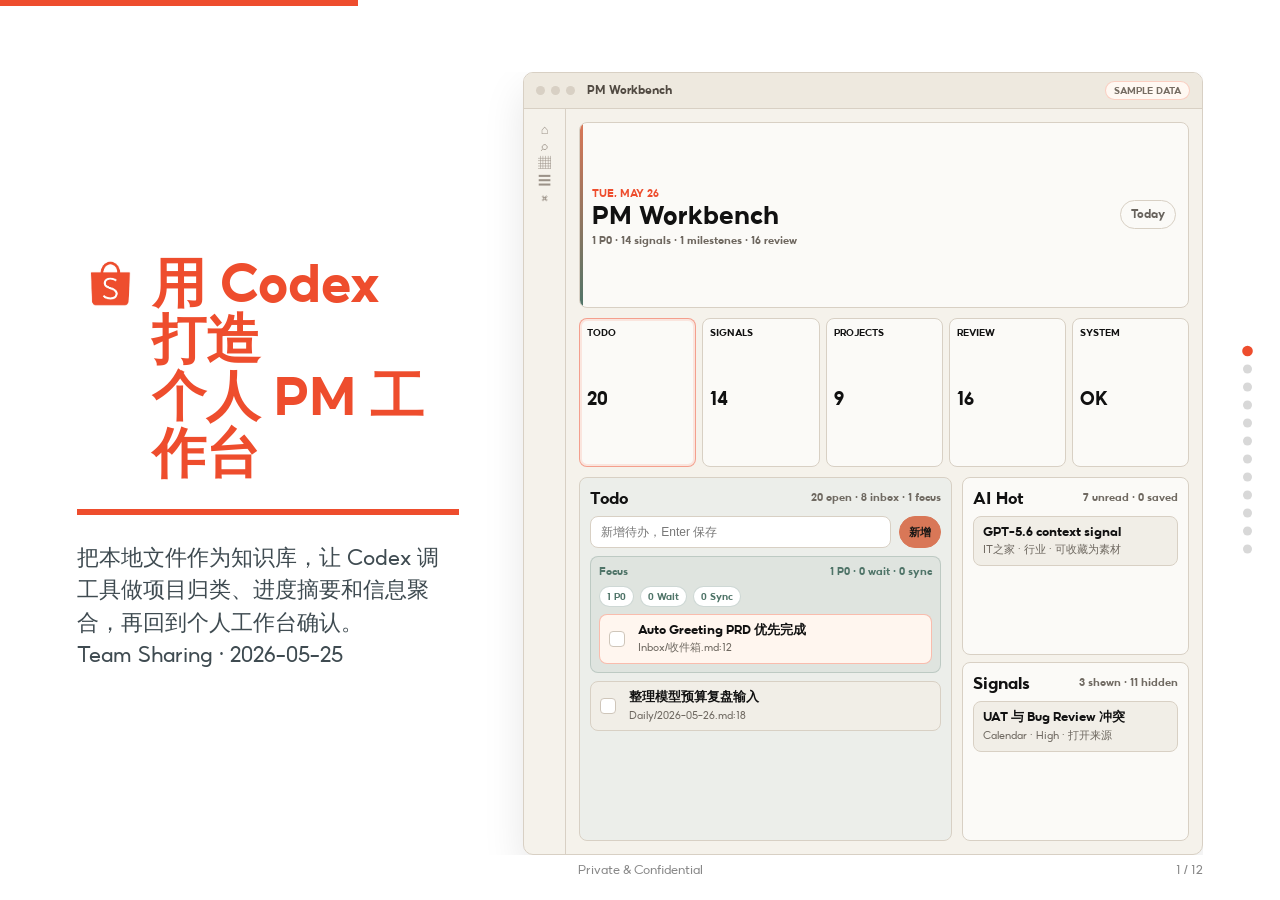
==== commit 8d74a93e: "Add files via upload" ====
--- a/pm-os-workbench-product-motion-example.html
+++ b/pm-os-workbench-product-motion-example.html
@@ -92,7 +92,7 @@
       position: absolute;
       top: clamp(28px, 4.8vh, 44px);
       left: clamp(42px, 6vw, 78px);
-      display: inline-grid;
+      display: none;
       grid-template-columns: 26px auto;
       align-items: center;
       gap: 9px;
@@ -115,9 +115,9 @@
       z-index: 1;
       display: grid;
       gap: clamp(18px, 2.4vh, 26px);
-      height: calc(100vh - clamp(138px, 18vh, 168px));
-      height: calc(100dvh - clamp(138px, 18vh, 168px));
-      margin-top: clamp(54px, 9vh, 78px);
+      height: calc(100vh - clamp(96px, 13vh, 122px));
+      height: calc(100dvh - clamp(96px, 13vh, 122px));
+      margin-top: clamp(22px, 4vh, 34px);
       min-height: 0;
       overflow: hidden;
     }
@@ -127,8 +127,11 @@
     }
 
     .slide-title {
+      align-items: flex-start;
       color: var(--orange);
+      display: flex;
       font-size: clamp(27px, 3vw, 42px);
+      gap: clamp(10px, 1.2vw, 14px);
       line-height: 1.14;
       margin: 0;
       max-width: 1120px;
@@ -137,6 +140,15 @@
       font-weight: 800;
     }
 
+    .slide-title::before {
+      content: "";
+      flex: 0 0 clamp(30px, 3vw, 42px);
+      width: clamp(30px, 3vw, 42px);
+      height: clamp(30px, 3vw, 42px);
+      margin-top: 0.06em;
+      background: url("assets/shopee-design/logo/shopee-bag-mark.png") center / contain no-repeat;
+    }
+
     .cover-grid {
       grid-template-columns: minmax(320px, 0.72fr) minmax(520px, 1.28fr);
       align-items: center;
@@ -144,13 +156,25 @@
     }
 
     .cover-title {
+      align-items: start;
       color: var(--orange);
+      display: grid;
       font-size: clamp(44px, 4.5vw, 54px);
+      gap: clamp(12px, 1.5vw, 18px);
+      grid-template-columns: clamp(44px, 4.5vw, 58px) minmax(0, 1fr);
       line-height: 1.05;
       margin: 0;
       max-width: 620px;
       font-weight: 800;
       text-wrap: balance;
+    }
+
+    .cover-title::before {
+      content: "";
+      width: clamp(44px, 4.5vw, 58px);
+      height: clamp(44px, 4.5vw, 58px);
+      margin-top: 0.04em;
+      background: url("assets/shopee-design/logo/shopee-bag-mark.png") center / contain no-repeat;
     }
 
     .cover-rule {
@@ -230,7 +254,7 @@
     .artifact-grid,
     .qa-grid {
       display: grid;
-      grid-template-columns: minmax(300px, 0.78fr) minmax(560px, 1.22fr);
+      grid-template-columns: minmax(390px, 0.9fr) minmax(500px, 1.1fr);
       gap: clamp(18px, 2.5vw, 30px);
       height: 100%;
       min-height: 0;
@@ -238,7 +262,7 @@
     }
 
     .visual-left {
-      grid-template-columns: minmax(560px, 1.24fr) minmax(300px, 0.76fr);
+      grid-template-columns: minmax(520px, 1.12fr) minmax(380px, 0.88fr);
     }
 
     .three-col {
@@ -262,7 +286,7 @@
       border: 1px solid var(--line);
       background: #fff;
       border-radius: 8px;
-      padding: clamp(13px, 1.55vw, 18px);
+      padding: clamp(16px, 1.7vw, 22px);
       box-shadow: 0 10px 26px rgba(20, 14, 8, 0.045);
       min-width: 0;
     }
@@ -279,7 +303,7 @@
     .card h3,
     .note-card h3 {
       margin: 0 0 8px;
-      font-size: clamp(17px, 1.5vw, 22px);
+      font-size: clamp(19px, 1.62vw, 24px);
       line-height: 1.18;
     }
 
@@ -287,7 +311,7 @@
     .note-card p,
     .card li {
       color: #464646;
-      font-size: clamp(12px, 1.03vw, 15px);
+      font-size: clamp(14px, 1.12vw, 16px);
       line-height: 1.45;
       margin: 0;
     }
@@ -345,7 +369,7 @@
 
     .method-step span {
       color: #5d5d5d;
-      font-size: 12px;
+      font-size: 13px;
       line-height: 1.4;
     }
 
@@ -375,7 +399,7 @@
 
     .method-output span {
       color: #555;
-      font-size: 13px;
+      font-size: clamp(14px, 1.08vw, 16px);
       line-height: 1.38;
     }
 
@@ -386,7 +410,7 @@
       background: #fff;
       border-radius: 999px;
       color: var(--orange);
-      font-size: 12px;
+      font-size: 13px;
       font-weight: 800;
       padding: 6px 9px;
       white-space: nowrap;
@@ -394,7 +418,7 @@
 
     .concept-layout {
       display: grid;
-      grid-template-columns: minmax(660px, 1.48fr) minmax(260px, 0.52fr);
+      grid-template-columns: minmax(610px, 1.28fr) minmax(340px, 0.72fr);
       gap: clamp(16px, 2.1vw, 24px);
       height: 100%;
       min-height: 0;
@@ -469,7 +493,7 @@
     .concept-side {
       display: grid;
       gap: 9px;
-      align-content: stretch;
+      align-content: start;
       min-height: 0;
       overflow: hidden;
     }
@@ -490,12 +514,12 @@
     }
 
     .concept-side .flow-row strong {
-      font-size: 14px;
+      font-size: 15px;
       margin-bottom: 2px;
     }
 
     .concept-side .flow-row span {
-      font-size: 11px;
+      font-size: 12px;
       line-height: 1.28;
     }
 
@@ -587,38 +611,44 @@
 
     .contract-card span {
       color: #5b5b5b;
-      font-size: 13px;
+      font-size: 14px;
       line-height: 1.42;
     }
 
     .flow {
       display: grid;
-      gap: 10px;
+      gap: 12px;
+      align-content: start;
+    }
+
+    .two-col > .flow,
+    .artifact-grid > .flow {
+      align-self: center;
     }
 
     .flow-row {
       display: grid;
       grid-template-columns: 42px minmax(0, 1fr) auto;
       align-items: center;
-      gap: 12px;
+      gap: 16px;
       border: 1px solid rgba(238, 77, 45, 0.22);
       background: #fff;
       border-radius: 8px;
-      padding: 11px 12px;
+      padding: clamp(16px, 2vh, 22px) 15px;
     }
 
     .flow-row strong {
       display: block;
-      margin-bottom: 3px;
-      font-size: 16px;
+      margin-bottom: 5px;
+      font-size: clamp(19px, 1.55vw, 22px);
       line-height: 1.18;
     }
 
     .flow-row span {
       color: #5d5d5d;
       display: block;
-      font-size: 12px;
-      line-height: 1.35;
+      font-size: clamp(14px, 1.12vw, 16px);
+      line-height: 1.38;
     }
 
     .wb-frame {
@@ -1326,8 +1356,8 @@
       }
 
       .slide-content {
-        height: calc(100dvh - 126px);
-        margin-top: 50px;
+        height: calc(100dvh - 96px);
+        margin-top: 26px;
       }
 
       .cover-grid,
@@ -1390,13 +1420,13 @@
           <p class="cover-meta">Team Sharing · 2026-05-25</p>
         </div>
         <div class="wb-frame reveal d2">
-          <div class="wb-topbar"><span class="traffic"><i></i><i></i><i></i></span><span>Jalen Workbench</span><span class="sample-badge">Sample data</span></div>
+          <div class="wb-topbar"><span class="traffic"><i></i><i></i><i></i></span><span>PM Workbench</span><span class="sample-badge">Sample data</span></div>
           <div class="wb-body">
             <div class="wb-sidebar">⌂<br>⌕<br>▦<br>☰<br>⌘</div>
             <div class="wb-canvas">
               <div class="jw-shell-shot">
                 <div class="jw-header-shot">
-                  <div><span class="jw-eyebrow-shot">Tue, May 26</span><h2>Jalen Workbench</h2><p>1 P0 · 14 signals · 1 milestones · 16 review</p></div>
+                  <div><span class="jw-eyebrow-shot">Tue, May 26</span><h2>PM Workbench</h2><p>1 P0 · 14 signals · 1 milestones · 16 review</p></div>
                   <div class="jw-status-shot">Today</div>
                 </div>
                 <div class="jw-tabs-shot">
@@ -1508,12 +1538,12 @@
         <h2 class="slide-title reveal">Codex 把作业链收束成 Workbench 操作面</h2>
         <div class="artifact-grid visual-left reveal d1">
           <div class="wb-frame">
-            <div class="wb-topbar"><span class="traffic"><i></i><i></i><i></i></span><span>Jalen Workbench</span><span class="sample-badge">Sample data</span></div>
+            <div class="wb-topbar"><span class="traffic"><i></i><i></i><i></i></span><span>PM Workbench</span><span class="sample-badge">Sample data</span></div>
             <div class="wb-body">
               <div class="wb-sidebar">⌂<br>⌕<br>▦<br>☰<br>⌘</div>
               <div class="wb-canvas">
                 <div class="jw-shell-shot">
-                  <div class="jw-header-shot"><div><span class="jw-eyebrow-shot">Tue, May 26</span><h2>Jalen Workbench</h2><p>1 P0 · 14 signals · 1 milestones · 16 review</p></div><div class="jw-status-shot">Today</div></div>
+                  <div class="jw-header-shot"><div><span class="jw-eyebrow-shot">Tue, May 26</span><h2>PM Workbench</h2><p>1 P0 · 14 signals · 1 milestones · 16 review</p></div><div class="jw-status-shot">Today</div></div>
                   <div class="jw-tabs-shot">
                     <div class="jw-tab-shot active"><span>Todo</span><strong>20</strong></div>
                     <div class="jw-tab-shot"><span>Signals</span><strong>14</strong></div>
@@ -1554,12 +1584,12 @@
         <h2 class="slide-title reveal">Today 把输入、焦点和信号放在同一个决策面</h2>
         <div class="two-col visual-left reveal d1">
           <div class="wb-frame">
-            <div class="wb-topbar"><span class="traffic"><i></i><i></i><i></i></span><span>Jalen Workbench</span><span class="sample-badge">Sample data</span></div>
+            <div class="wb-topbar"><span class="traffic"><i></i><i></i><i></i></span><span>PM Workbench</span><span class="sample-badge">Sample data</span></div>
             <div class="wb-body">
               <div class="wb-sidebar">⌂<br>⌕<br>▦<br>☰<br>⌘</div>
               <div class="wb-canvas">
                 <div class="jw-shell-shot">
-                  <div class="jw-header-shot"><div><span class="jw-eyebrow-shot">Tue, May 26</span><h2>Jalen Workbench</h2><p>1 P0 · 14 signals · 1 milestones · 16 review</p></div><div class="jw-status-shot">Today</div></div>
+                  <div class="jw-header-shot"><div><span class="jw-eyebrow-shot">Tue, May 26</span><h2>PM Workbench</h2><p>1 P0 · 14 signals · 1 milestones · 16 review</p></div><div class="jw-status-shot">Today</div></div>
                   <div class="jw-tabs-shot"><div class="jw-tab-shot active"><span>Todo</span><strong>20</strong></div><div class="jw-tab-shot"><span>Signals</span><strong>14</strong></div><div class="jw-tab-shot"><span>Projects</span><strong>9</strong></div><div class="jw-tab-shot"><span>Review</span><strong>16</strong></div><div class="jw-tab-shot"><span>System</span><strong>OK</strong></div></div>
                   <div class="jw-dashboard-shot">
                     <div class="jw-panel-shot primary">
@@ -1601,12 +1631,12 @@
           <figure class="pdm-demo signal-motion" data-start="0" data-duration="9" data-track-index="1">
             <div class="pdm-stage pdm-base">
               <div class="wb-frame">
-                <div class="wb-topbar"><span class="traffic"><i></i><i></i><i></i></span><span>Jalen Workbench</span><span class="sample-badge">Sample data</span></div>
+                <div class="wb-topbar"><span class="traffic"><i></i><i></i><i></i></span><span>PM Workbench</span><span class="sample-badge">Sample data</span></div>
                 <div class="wb-body">
                   <div class="wb-sidebar">⌂<br>⌕<br>▦<br>☰<br>⌘</div>
                   <div class="wb-canvas">
                     <div class="jw-shell-shot signals-view">
-                      <div class="jw-header-shot"><div><span class="jw-eyebrow-shot">Tue, May 26</span><h2>Jalen Workbench</h2><p>1 P0 · 14 signals · 1 milestones · 16 review</p></div><div class="jw-status-shot">Signals</div></div>
+                      <div class="jw-header-shot"><div><span class="jw-eyebrow-shot">Tue, May 26</span><h2>PM Workbench</h2><p>1 P0 · 14 signals · 1 milestones · 16 review</p></div><div class="jw-status-shot">Signals</div></div>
                       <div class="jw-tabs-shot"><div class="jw-tab-shot"><span>Todo</span><strong>20</strong></div><div class="jw-tab-shot active"><span>Signals</span><strong>14</strong></div><div class="jw-tab-shot"><span>Projects</span><strong>9</strong></div><div class="jw-tab-shot"><span>Review</span><strong>16</strong></div><div class="jw-tab-shot"><span>System</span><strong>OK</strong></div></div>
                       <div class="signal-grid-shot">
                         <div class="jw-panel-shot"><div class="jw-panel-head-shot"><h3>Signals</h3><span>what changed outside Todo</span></div><div class="jw-signal-shot"><strong>今天 11:30 日程冲突</strong><span>Calendar · High · open source</span></div><div class="jw-signal-shot"><strong>Prompt Management UAT</strong><span>UAT · 2026-06-08 · 13 天后</span></div></div>
@@ -1641,12 +1671,12 @@
           <figure class="pdm-demo project-motion" data-start="0" data-duration="9" data-track-index="2">
             <div class="pdm-stage pdm-base">
               <div class="wb-frame">
-                <div class="wb-topbar"><span class="traffic"><i></i><i></i><i></i></span><span>Jalen Workbench</span><span class="sample-badge">Sample data</span></div>
+                <div class="wb-topbar"><span class="traffic"><i></i><i></i><i></i></span><span>PM Workbench</span><span class="sample-badge">Sample data</span></div>
                 <div class="wb-body">
                   <div class="wb-sidebar">⌂<br>⌕<br>▦<br>☰<br>⌘</div>
                   <div class="wb-canvas">
                     <div class="jw-shell-shot project-view">
-                      <div class="jw-header-shot"><div><span class="jw-eyebrow-shot">Tue, May 26</span><h2>Jalen Workbench</h2><p>1 P0 · 14 signals · 1 milestones · 16 review</p></div><div class="jw-status-shot">Projects</div></div>
+                      <div class="jw-header-shot"><div><span class="jw-eyebrow-shot">Tue, May 26</span><h2>PM Workbench</h2><p>1 P0 · 14 signals · 1 milestones · 16 review</p></div><div class="jw-status-shot">Projects</div></div>
                       <div class="jw-tabs-shot"><div class="jw-tab-shot"><span>Todo</span><strong>20</strong></div><div class="jw-tab-shot"><span>Signals</span><strong>14</strong></div><div class="jw-tab-shot active"><span>Projects</span><strong>9</strong></div><div class="jw-tab-shot"><span>Review</span><strong>16</strong></div><div class="jw-tab-shot"><span>System</span><strong>OK</strong></div></div>
                       <div class="jw-panel-shot">
                         <div class="jw-panel-head-shot"><h3>Projects</h3><span>active project control</span></div>
@@ -1692,12 +1722,12 @@
         <h2 class="slide-title reveal">Review / System 把 Skill 和工具接到工作台</h2>
         <div class="two-col visual-left reveal d1">
           <div class="wb-frame">
-            <div class="wb-topbar"><span class="traffic"><i></i><i></i><i></i></span><span>Jalen Workbench</span><span class="sample-badge">Sample data</span></div>
+            <div class="wb-topbar"><span class="traffic"><i></i><i></i><i></i></span><span>PM Workbench</span><span class="sample-badge">Sample data</span></div>
             <div class="wb-body">
               <div class="wb-sidebar">⌂<br>⌕<br>▦<br>☰<br>⌘</div>
               <div class="wb-canvas">
                 <div class="jw-shell-shot review-view">
-                  <div class="jw-header-shot"><div><span class="jw-eyebrow-shot">Tue, May 26</span><h2>Jalen Workbench</h2><p>1 P0 · 14 signals · 1 milestones · 16 review</p></div><div class="jw-status-shot">Review</div></div>
+                  <div class="jw-header-shot"><div><span class="jw-eyebrow-shot">Tue, May 26</span><h2>PM Workbench</h2><p>1 P0 · 14 signals · 1 milestones · 16 review</p></div><div class="jw-status-shot">Review</div></div>
                   <div class="jw-tabs-shot"><div class="jw-tab-shot"><span>Todo</span><strong>20</strong></div><div class="jw-tab-shot"><span>Signals</span><strong>14</strong></div><div class="jw-tab-shot"><span>Projects</span><strong>9</strong></div><div class="jw-tab-shot active"><span>Review</span><strong>16</strong></div><div class="jw-tab-shot"><span>System</span><strong>OK</strong></div></div>
                   <div class="jw-two-shot">
                     <div class="jw-panel-shot"><div class="jw-panel-head-shot"><h3>Review</h3><span>task routing</span></div><div class="jw-row-shot"><strong>跟进项目状态归档候选</strong><span>Prompt Management · high · Inbox/收件箱.md</span></div><div class="jw-row-shot"><strong>整理模型预算复盘输入</strong><span>未归属 · medium · Daily/2026-05-26.md</span></div><div class="jw-actions-shot"><span class="jw-pill primary">归属候选</span><span class="jw-pill">沉淀候选</span><span class="jw-pill">打开候选</span></div></div>
